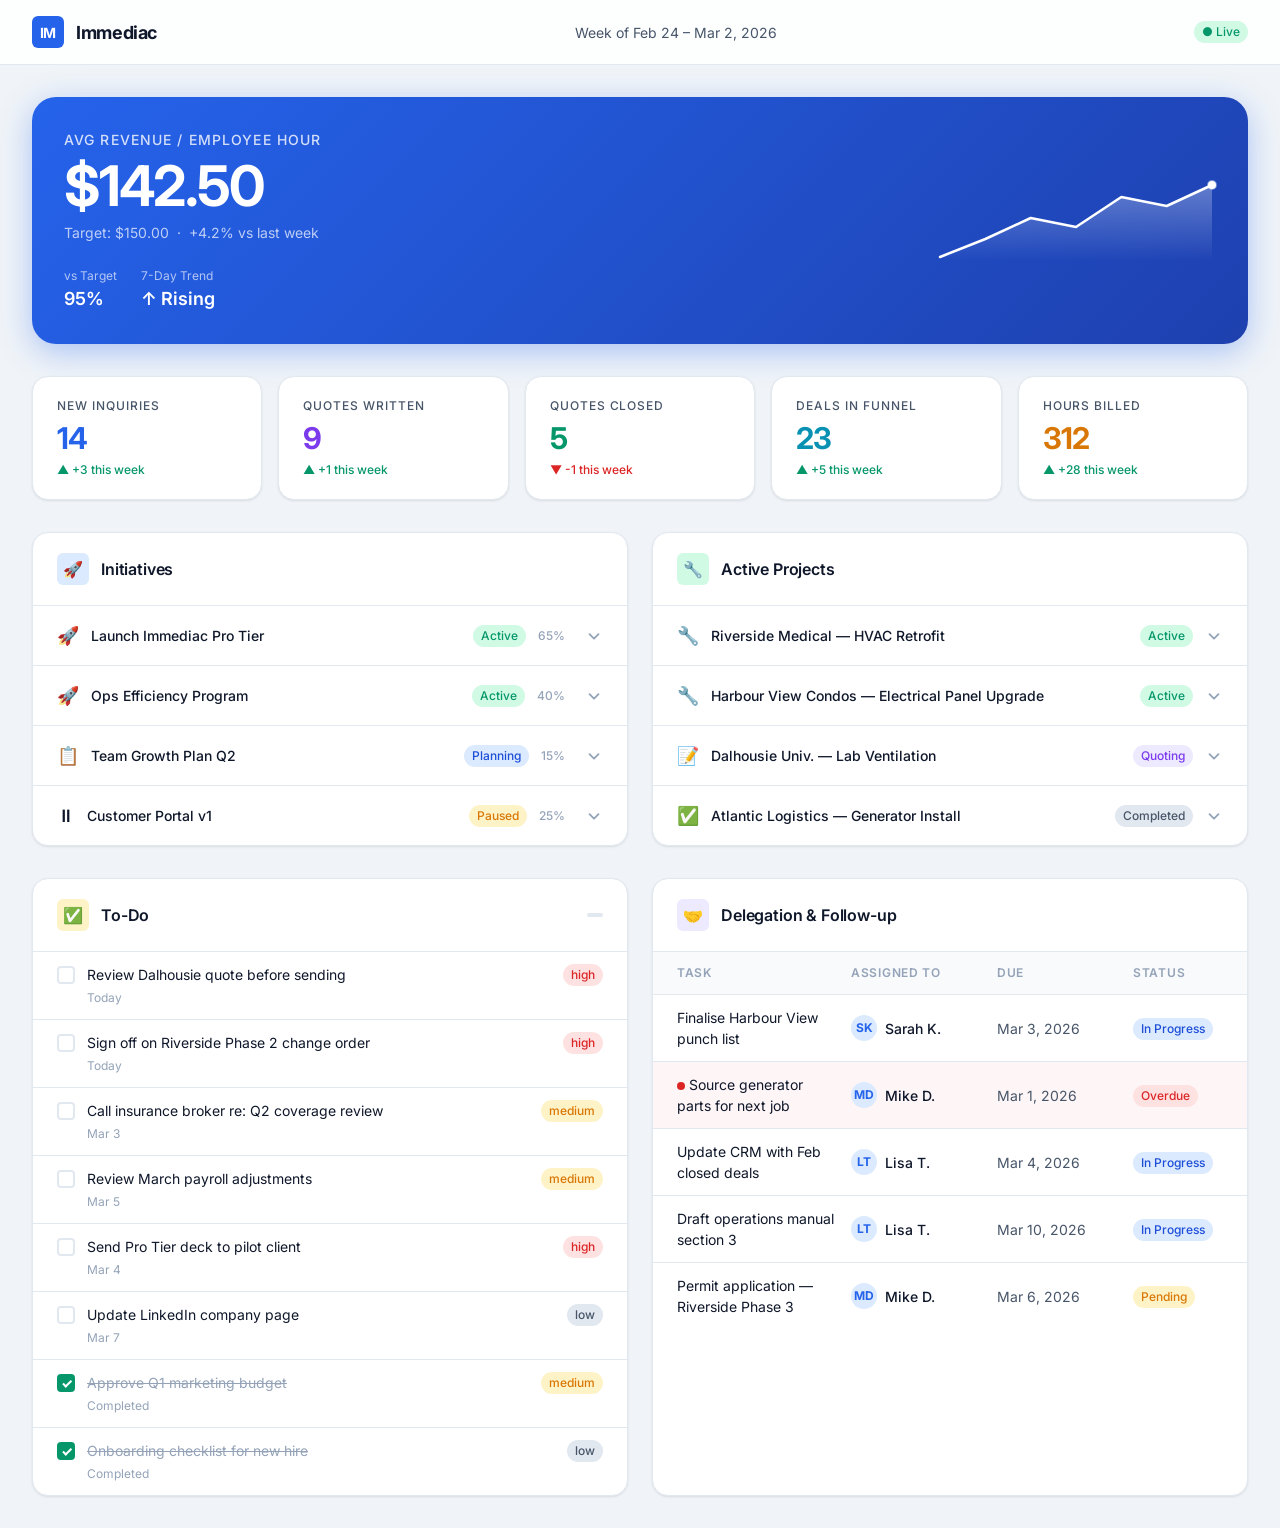
==== index.html @ 62e835a5 "✨ Immediac CEO Dashboard — v1" ====
<!DOCTYPE html>
<html lang="en">
<head>
  <meta charset="UTF-8" />
  <meta name="viewport" content="width=device-width, initial-scale=1.0" />
  <title>Immediac — CEO Dashboard</title>
  <link rel="preconnect" href="https://fonts.googleapis.com" />
  <link rel="preconnect" href="https://fonts.gstatic.com" crossorigin />
  <link href="https://fonts.googleapis.com/css2?family=Inter:wght@400;500;600;700&display=swap" rel="stylesheet" />
  <link rel="stylesheet" href="assets/css/reset.css" />
  <link rel="stylesheet" href="assets/css/tokens.css" />
  <link rel="stylesheet" href="assets/css/layout.css" />
  <link rel="stylesheet" href="assets/css/components.css" />
</head>
<body>

  <!-- Top bar -->
  <header class="topbar">
    <div class="topbar__brand">
      <div class="topbar__logo">IM</div>
      <span class="topbar__company">Immediac</span>
    </div>
    <span class="topbar__meta" id="topbar-period"></span>
    <div class="topbar__right">
      <span class="badge badge--green">● Live</span>
    </div>
  </header>

  <main class="main">

    <!-- Hero KPI -->
    <section class="hero-kpi" id="hero-kpi" aria-label="Key Performance Indicator"></section>

    <!-- KPI Cards -->
    <section class="kpi-strip" id="kpi-cards" aria-label="KPI Summary"></section>

    <!-- Initiatives + Projects -->
    <div class="dashboard-grid">

      <!-- Initiatives -->
      <div class="card">
        <div class="card__header">
          <div class="card__title">
            <div class="card__icon" style="background:var(--color-primary-lt);color:var(--color-primary)">🚀</div>
            Initiatives
          </div>
        </div>
        <div class="card__body--flush accordion" id="initiatives-list"></div>
      </div>

      <!-- Projects -->
      <div class="card">
        <div class="card__header">
          <div class="card__title">
            <div class="card__icon" style="background:var(--color-success-lt);color:var(--color-success)">🔧</div>
            Active Projects
          </div>
        </div>
        <div class="card__body--flush accordion" id="projects-list"></div>
      </div>

    </div>

    <!-- To-Do + Delegation -->
    <div class="dashboard-grid">

      <!-- To-Do -->
      <div class="card">
        <div class="card__header">
          <div class="card__title">
            <div class="card__icon" style="background:var(--color-warning-lt);color:var(--color-warning)">✅</div>
            To-Do
          </div>
          <span class="badge badge--gray" id="todo-count"></span>
        </div>
        <div class="card__body--flush" id="todos-list"></div>
      </div>

      <!-- Delegation & Follow-up -->
      <div class="card">
        <div class="card__header">
          <div class="card__title">
            <div class="card__icon" style="background:var(--color-purple-lt);color:var(--color-purple)">🤝</div>
            Delegation & Follow-up
          </div>
        </div>
        <div class="card__body--flush" id="delegation-list"></div>
      </div>

    </div>

  </main>

  <script src="assets/js/data.js"></script>
  <script src="assets/js/accordion.js"></script>
  <script src="assets/js/main.js"></script>
</body>
</html>
---- assets/css/tokens.css ----
/* tokens.css — design system primitives */
:root {
  /* Colours */
  --color-bg:          #f0f4f8;
  --color-surface:     #ffffff;
  --color-surface-2:   #f8fafc;
  --color-border:      #e2e8f0;

  --color-primary:     #2563eb;
  --color-primary-lt:  #dbeafe;
  --color-primary-dk:  #1d4ed8;

  --color-success:     #059669;
  --color-success-lt:  #d1fae5;
  --color-warning:     #d97706;
  --color-warning-lt:  #fef3c7;
  --color-danger:      #dc2626;
  --color-danger-lt:   #fee2e2;
  --color-purple:      #7c3aed;
  --color-purple-lt:   #ede9fe;
  --color-cyan:        #0891b2;
  --color-cyan-lt:     #cffafe;

  --color-text:        #0f172a;
  --color-text-2:      #475569;
  --color-text-3:      #94a3b8;

  /* Typography */
  --font-sans:  'Inter', system-ui, sans-serif;
  --font-mono:  'JetBrains Mono', 'Fira Code', monospace;

  --text-xs:    0.75rem;
  --text-sm:    0.875rem;
  --text-base:  1rem;
  --text-lg:    1.125rem;
  --text-xl:    1.25rem;
  --text-2xl:   1.5rem;
  --text-3xl:   1.875rem;
  --text-4xl:   2.25rem;

  --weight-normal: 400;
  --weight-medium: 500;
  --weight-semi:   600;
  --weight-bold:   700;

  /* Spacing */
  --space-1:  0.25rem;
  --space-2:  0.5rem;
  --space-3:  0.75rem;
  --space-4:  1rem;
  --space-5:  1.25rem;
  --space-6:  1.5rem;
  --space-8:  2rem;
  --space-10: 2.5rem;
  --space-12: 3rem;
  --space-16: 4rem;

  /* Radii */
  --radius-sm:  6px;
  --radius-md:  10px;
  --radius-lg:  16px;
  --radius-xl:  24px;
  --radius-full: 9999px;

  /* Shadows */
  --shadow-sm:  0 1px 3px rgba(0,0,0,0.06), 0 1px 2px rgba(0,0,0,0.04);
  --shadow-md:  0 4px 16px rgba(0,0,0,0.08), 0 1px 4px rgba(0,0,0,0.04);
  --shadow-lg:  0 8px 32px rgba(0,0,0,0.10), 0 2px 8px rgba(0,0,0,0.04);

  /* Transitions */
  --ease:       cubic-bezier(0.16, 1, 0.3, 1);
  --duration:   220ms;
}
---- assets/css/layout.css ----
/* layout.css — page structure, grid, containers */
body {
  font-family: var(--font-sans);
  background: var(--color-bg);
  color: var(--color-text);
  min-height: 100dvh;
}

.topbar {
  position: sticky;
  top: 0;
  z-index: 100;
  background: rgba(255,255,255,0.85);
  backdrop-filter: blur(12px);
  border-bottom: 1px solid var(--color-border);
  padding: var(--space-4) var(--space-8);
  display: flex;
  align-items: center;
  justify-content: space-between;
  gap: var(--space-4);
}

.topbar__brand {
  display: flex;
  align-items: center;
  gap: var(--space-3);
}

.topbar__logo {
  width: 32px;
  height: 32px;
  background: var(--color-primary);
  border-radius: var(--radius-sm);
  display: flex;
  align-items: center;
  justify-content: center;
  color: #fff;
  font-weight: var(--weight-bold);
  font-size: var(--text-sm);
  letter-spacing: -0.02em;
}

.topbar__company {
  font-size: var(--text-lg);
  font-weight: var(--weight-bold);
  letter-spacing: -0.02em;
}

.topbar__meta {
  font-size: var(--text-sm);
  color: var(--color-text-2);
}

.topbar__right {
  display: flex;
  align-items: center;
  gap: var(--space-4);
}

.main {
  max-width: 1400px;
  margin: 0 auto;
  padding: var(--space-8);
  display: flex;
  flex-direction: column;
  gap: var(--space-8);
}

/* KPI strip */
.kpi-strip {
  display: grid;
  grid-template-columns: repeat(auto-fit, minmax(180px, 1fr));
  gap: var(--space-4);
}

/* Hero KPI */
.hero-kpi {
  background: linear-gradient(135deg, var(--color-primary) 0%, #1e40af 100%);
  border-radius: var(--radius-xl);
  padding: var(--space-8);
  color: #fff;
  display: flex;
  align-items: center;
  justify-content: space-between;
  gap: var(--space-8);
  box-shadow: 0 8px 32px rgba(37,99,235,0.35);
}

/* Dashboard sections grid */
.dashboard-grid {
  display: grid;
  grid-template-columns: 1fr 1fr;
  gap: var(--space-6);
}

.dashboard-grid--full {
  grid-column: 1 / -1;
}

@media (max-width: 900px) {
  .main { padding: var(--space-4); }
  .dashboard-grid { grid-template-columns: 1fr; }
  .hero-kpi { flex-direction: column; }
}
---- assets/css/components.css ----
/* components.css — cards, accordions, badges, tables, etc. */

/* ── Card ── */
.card {
  background: var(--color-surface);
  border-radius: var(--radius-lg);
  border: 1px solid var(--color-border);
  box-shadow: var(--shadow-sm);
  overflow: hidden;
}

.card__header {
  display: flex;
  align-items: center;
  justify-content: space-between;
  padding: var(--space-5) var(--space-6);
  border-bottom: 1px solid var(--color-border);
}

.card__title {
  display: flex;
  align-items: center;
  gap: var(--space-3);
  font-size: var(--text-base);
  font-weight: var(--weight-semi);
  letter-spacing: -0.01em;
}

.card__icon {
  width: 32px;
  height: 32px;
  border-radius: var(--radius-sm);
  display: flex;
  align-items: center;
  justify-content: center;
  font-size: 16px;
  flex-shrink: 0;
}

.card__body { padding: var(--space-4) var(--space-6) var(--space-6); }
.card__body--flush { padding: 0; }

/* ── KPI Card ── */
.kpi-card {
  background: var(--color-surface);
  border-radius: var(--radius-lg);
  border: 1px solid var(--color-border);
  box-shadow: var(--shadow-sm);
  padding: var(--space-5) var(--space-6);
  display: flex;
  flex-direction: column;
  gap: var(--space-2);
  transition: box-shadow var(--duration) var(--ease),
              transform var(--duration) var(--ease);
}
.kpi-card:hover {
  box-shadow: var(--shadow-md);
  transform: translateY(-2px);
}

.kpi-card__label {
  font-size: var(--text-xs);
  font-weight: var(--weight-medium);
  text-transform: uppercase;
  letter-spacing: 0.08em;
  color: var(--color-text-2);
}

.kpi-card__value {
  font-size: var(--text-3xl);
  font-weight: var(--weight-bold);
  letter-spacing: -0.03em;
  line-height: 1;
}

.kpi-card__delta {
  font-size: var(--text-xs);
  font-weight: var(--weight-medium);
  display: flex;
  align-items: center;
  gap: var(--space-1);
}

.kpi-card__delta--up   { color: var(--color-success); }
.kpi-card__delta--down { color: var(--color-danger); }
.kpi-card__delta--flat { color: var(--color-text-3); }

/* ── Hero KPI ── */
.hero-kpi__label {
  font-size: var(--text-sm);
  font-weight: var(--weight-medium);
  opacity: 0.8;
  text-transform: uppercase;
  letter-spacing: 0.08em;
  margin-bottom: var(--space-2);
}
.hero-kpi__value {
  font-size: 3.5rem;
  font-weight: var(--weight-bold);
  letter-spacing: -0.04em;
  line-height: 1;
}
.hero-kpi__sub {
  font-size: var(--text-sm);
  opacity: 0.7;
  margin-top: var(--space-2);
}
.hero-kpi__sparkline {
  flex: 1;
  max-width: 280px;
}
.hero-kpi__stats {
  display: flex;
  gap: var(--space-6);
  margin-top: var(--space-6);
}
.hero-kpi__stat-label { font-size: var(--text-xs); opacity: 0.65; }
.hero-kpi__stat-value { font-size: var(--text-lg); font-weight: var(--weight-semi); }

/* ── Accordion ── */
.accordion { display: flex; flex-direction: column; }

.accordion__item {
  border-bottom: 1px solid var(--color-border);
}
.accordion__item:last-child { border-bottom: none; }

.accordion__trigger {
  width: 100%;
  display: flex;
  align-items: center;
  gap: var(--space-3);
  padding: var(--space-4) var(--space-6);
  background: none;
  text-align: left;
  font-size: var(--text-sm);
  font-weight: var(--weight-medium);
  color: var(--color-text);
  transition: background var(--duration) var(--ease);
}
.accordion__trigger:hover { background: var(--color-surface-2); }

.accordion__chevron {
  margin-left: auto;
  width: 18px;
  height: 18px;
  color: var(--color-text-3);
  transition: transform var(--duration) var(--ease);
  flex-shrink: 0;
}
.accordion__item.is-open .accordion__chevron { transform: rotate(180deg); }

.accordion__body {
  display: grid;
  grid-template-rows: 0fr;
  transition: grid-template-rows 280ms var(--ease);
}
.accordion__item.is-open .accordion__body { grid-template-rows: 1fr; }
.accordion__inner {
  overflow: hidden;
  padding: 0 var(--space-6) 0 calc(var(--space-6) + 24px + var(--space-3));
}
.accordion__item.is-open .accordion__inner { padding-bottom: var(--space-4); }

/* ── Badge ── */
.badge {
  display: inline-flex;
  align-items: center;
  gap: var(--space-1);
  padding: 2px var(--space-2);
  border-radius: var(--radius-full);
  font-size: var(--text-xs);
  font-weight: var(--weight-medium);
  white-space: nowrap;
}
.badge--blue    { background: var(--color-primary-lt); color: var(--color-primary-dk); }
.badge--green   { background: var(--color-success-lt); color: var(--color-success); }
.badge--amber   { background: var(--color-warning-lt); color: var(--color-warning); }
.badge--red     { background: var(--color-danger-lt);  color: var(--color-danger); }
.badge--purple  { background: var(--color-purple-lt);  color: var(--color-purple); }
.badge--gray    { background: var(--color-border);     color: var(--color-text-2); }

/* ── Progress bar ── */
.progress { height: 6px; background: var(--color-border); border-radius: var(--radius-full); overflow: hidden; }
.progress__fill { height: 100%; border-radius: var(--radius-full); transition: width 0.8s var(--ease); }

/* ── To-do item ── */
.todo-item {
  display: flex;
  align-items: flex-start;
  gap: var(--space-3);
  padding: var(--space-3) var(--space-6);
  border-bottom: 1px solid var(--color-border);
  transition: background var(--duration) var(--ease);
}
.todo-item:last-child { border-bottom: none; }
.todo-item:hover { background: var(--color-surface-2); }

.todo-check {
  width: 18px;
  height: 18px;
  border: 2px solid var(--color-border);
  border-radius: 4px;
  flex-shrink: 0;
  margin-top: 2px;
  cursor: pointer;
  transition: all var(--duration) var(--ease);
  display: flex;
  align-items: center;
  justify-content: center;
}
.todo-item.is-done .todo-check {
  background: var(--color-success);
  border-color: var(--color-success);
}
.todo-item.is-done .todo-check::after {
  content: '';
  width: 5px;
  height: 9px;
  border: 2px solid white;
  border-top: none;
  border-left: none;
  transform: rotate(45deg) translateY(-1px);
}
.todo-item.is-done .todo-text {
  text-decoration: line-through;
  color: var(--color-text-3);
}
.todo-text { font-size: var(--text-sm); flex: 1; }
.todo-meta { font-size: var(--text-xs); color: var(--color-text-3); margin-top: var(--space-1); }

/* ── Delegation table ── */
.del-table { width: 100%; }
.del-row {
  display: grid;
  grid-template-columns: 1fr 130px 120px 90px;
  align-items: center;
  gap: var(--space-4);
  padding: var(--space-3) var(--space-6);
  border-bottom: 1px solid var(--color-border);
  font-size: var(--text-sm);
  transition: background var(--duration) var(--ease);
}
.del-row:last-child { border-bottom: none; }
.del-row:hover { background: var(--color-surface-2); }
.del-row--header {
  font-size: var(--text-xs);
  font-weight: var(--weight-semi);
  text-transform: uppercase;
  letter-spacing: 0.06em;
  color: var(--color-text-3);
  background: var(--color-surface-2);
}
.del-row--overdue { background: rgba(220,38,38,0.04); }

.avatar {
  width: 26px;
  height: 26px;
  border-radius: var(--radius-full);
  background: var(--color-primary-lt);
  color: var(--color-primary);
  font-size: var(--text-xs);
  font-weight: var(--weight-bold);
  display: inline-flex;
  align-items: center;
  justify-content: center;
  flex-shrink: 0;
}

.del-person {
  display: flex;
  align-items: center;
  gap: var(--space-2);
  font-weight: var(--weight-medium);
}

/* ── Sparkline (SVG) ── */
.sparkline { overflow: visible; }

/* ── Add button ── */
.btn {
  display: inline-flex;
  align-items: center;
  gap: var(--space-2);
  padding: var(--space-2) var(--space-4);
  border-radius: var(--radius-md);
  font-size: var(--text-sm);
  font-weight: var(--weight-medium);
  transition: all var(--duration) var(--ease);
}
.btn--primary {
  background: var(--color-primary);
  color: #fff;
}
.btn--primary:hover { background: var(--color-primary-dk); }
.btn--ghost {
  background: transparent;
  color: var(--color-text-2);
  border: 1px solid var(--color-border);
}
.btn--ghost:hover { background: var(--color-surface-2); }

/* ── Overdue indicator ── */
.overdue-dot {
  width: 8px; height: 8px;
  border-radius: var(--radius-full);
  background: var(--color-danger);
  display: inline-block;
  margin-right: var(--space-1);
}
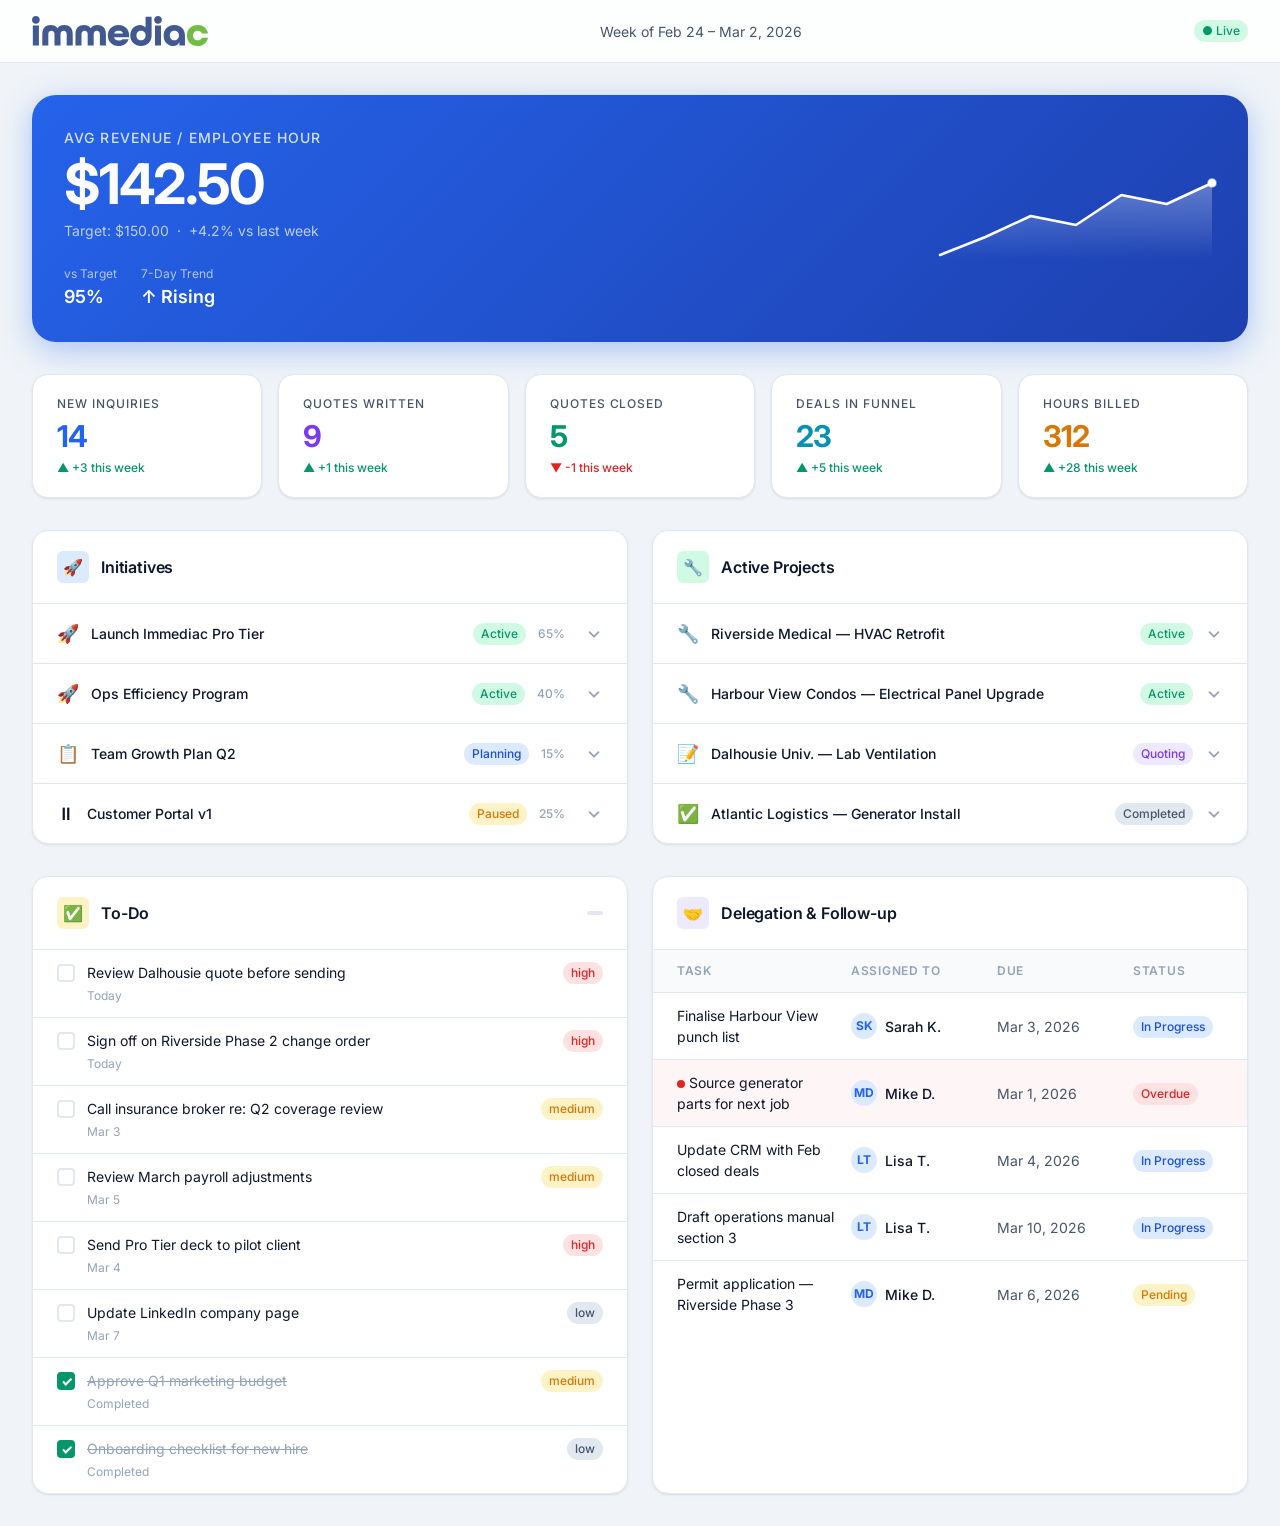
==== commit 0a2e5074: "🎨 Add Immediac logo to topbar" ====
--- a/index.html
+++ b/index.html
@@ -17,8 +17,7 @@
   <!-- Top bar -->
   <header class="topbar">
     <div class="topbar__brand">
-      <div class="topbar__logo">IM</div>
-      <span class="topbar__company">Immediac</span>
+      <img src="assets/img/immediac-logo.svg" alt="Immediac" style="height:30px">
     </div>
     <span class="topbar__meta" id="topbar-period"></span>
     <div class="topbar__right">
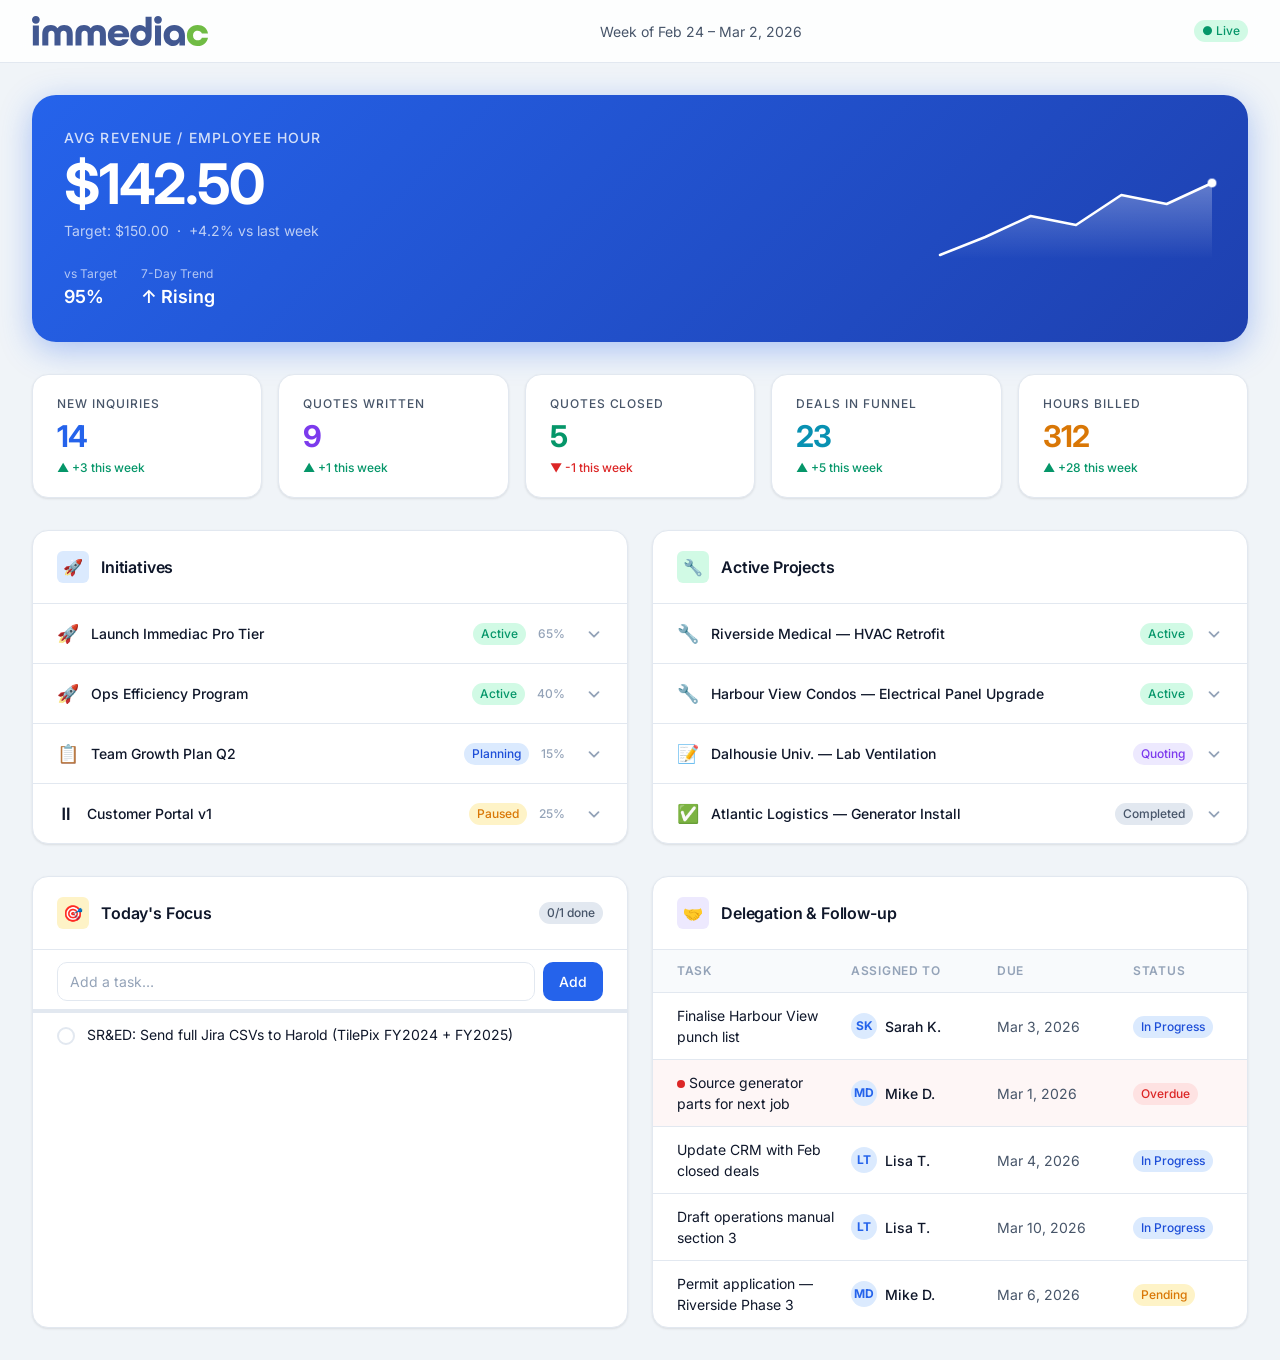
==== commit 82a6beab: "feat: replace static To-Do with interactive Today's Focus checklist - Add/complete/delete tasks with" ====
--- a/index.html
+++ b/index.html
@@ -63,16 +63,23 @@
     <!-- To-Do + Delegation -->
     <div class="dashboard-grid">
 
-      <!-- To-Do -->
+      <!-- Today's Focus -->
       <div class="card">
         <div class="card__header">
           <div class="card__title">
-            <div class="card__icon" style="background:var(--color-warning-lt);color:var(--color-warning)">✅</div>
-            To-Do
+            <div class="card__icon" style="background:var(--color-warning-lt);color:var(--color-warning)">🎯</div>
+            Today's Focus
           </div>
-          <span class="badge badge--gray" id="todo-count"></span>
+          <span class="badge badge--gray" id="focus-progress-label"></span>
         </div>
-        <div class="card__body--flush" id="todos-list"></div>
+        <div class="focus-add-row">
+          <input type="text" id="focus-input" placeholder="Add a task…" autocomplete="off"/>
+          <button class="btn btn--primary" onclick="focusAddTask()">Add</button>
+        </div>
+        <div class="focus-progress-wrap">
+          <div class="focus-progress-bar" id="focus-progress-bar" style="width:0%"></div>
+        </div>
+        <div class="card__body--flush" id="focus-list"></div>
       </div>
 
       <!-- Delegation & Follow-up -->
--- a/assets/css/components.css
+++ b/assets/css/components.css
@@ -277,6 +277,106 @@
 /* ── Sparkline (SVG) ── */
 .sparkline { overflow: visible; }
 
+/* ── Today's Focus ── */
+.focus-add-row {
+  display: flex;
+  gap: var(--space-2);
+  padding: var(--space-3) var(--space-6) var(--space-2);
+  border-bottom: 1px solid var(--color-border);
+}
+
+.focus-add-row input {
+  flex: 1;
+  padding: var(--space-2) var(--space-3);
+  border: 1.5px solid var(--color-border);
+  border-radius: var(--radius-md);
+  font-size: var(--text-sm);
+  font-family: inherit;
+  color: var(--color-text);
+  background: var(--color-surface);
+  outline: none;
+  transition: border-color var(--duration) var(--ease);
+}
+.focus-add-row input:focus { border-color: var(--color-primary); }
+.focus-add-row input::placeholder { color: var(--color-text-3); }
+
+.focus-progress-wrap {
+  height: 3px;
+  background: var(--color-border);
+  overflow: hidden;
+}
+.focus-progress-bar {
+  height: 100%;
+  background: var(--color-primary);
+  transition: width 0.4s var(--ease);
+}
+
+.focus-item {
+  display: flex;
+  align-items: flex-start;
+  gap: var(--space-3);
+  padding: var(--space-3) var(--space-6);
+  border-bottom: 1px solid var(--color-border);
+  transition: background var(--duration) var(--ease);
+}
+.focus-item:last-child { border-bottom: none; }
+.focus-item:hover { background: var(--color-surface-2); }
+
+.focus-check {
+  width: 18px;
+  height: 18px;
+  min-width: 18px;
+  border: 2px solid var(--color-border);
+  border-radius: var(--radius-full);
+  flex-shrink: 0;
+  margin-top: 2px;
+  cursor: pointer;
+  transition: all var(--duration) var(--ease);
+  display: flex;
+  align-items: center;
+  justify-content: center;
+}
+.focus-item.is-done .focus-check {
+  background: var(--color-success);
+  border-color: var(--color-success);
+}
+.focus-item.is-done .focus-check::after {
+  content: '';
+  width: 4px;
+  height: 8px;
+  border: 2px solid white;
+  border-top: none;
+  border-left: none;
+  transform: rotate(45deg) translateY(-1px);
+}
+.focus-item.is-done .focus-text {
+  text-decoration: line-through;
+  color: var(--color-text-3);
+}
+.focus-text { font-size: var(--text-sm); flex: 1; line-height: 1.4; }
+
+.focus-delete {
+  background: none;
+  border: none;
+  cursor: pointer;
+  color: var(--color-text-3);
+  font-size: 16px;
+  line-height: 1;
+  padding: 2px 4px;
+  border-radius: var(--radius-sm);
+  opacity: 0;
+  transition: opacity var(--duration) var(--ease), color var(--duration) var(--ease);
+}
+.focus-item:hover .focus-delete { opacity: 1; }
+.focus-delete:hover { color: var(--color-danger); }
+
+.focus-empty {
+  padding: var(--space-6);
+  text-align: center;
+  font-size: var(--text-sm);
+  color: var(--color-text-3);
+}
+
 /* ── Add button ── */
 .btn {
   display: inline-flex;
